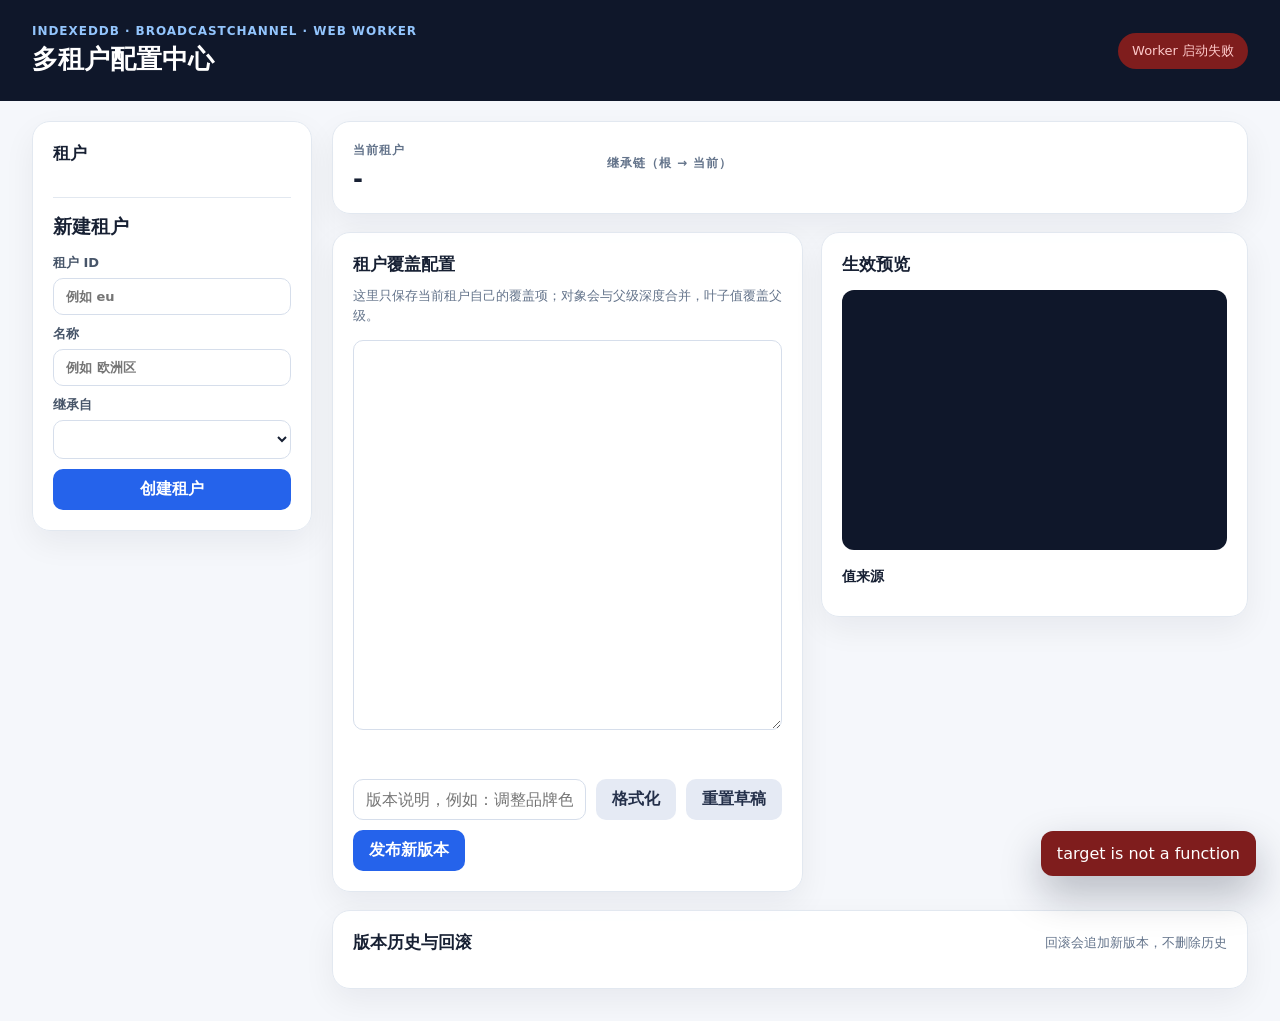
==== index.html @ edd74945 "codex: 生成代码" ====
<!doctype html>
<html lang="zh-CN">
  <head>
    <meta charset="utf-8">
    <meta name="viewport" content="width=device-width, initial-scale=1">
    <title>无后端多租户配置中心</title>
    <link rel="stylesheet" href="styles/app.css">
  </head>
  <body>
    <header class="topbar">
      <div>
        <p class="eyebrow">IndexedDB · BroadcastChannel · Web Worker</p>
        <h1>多租户配置中心</h1>
      </div>
      <div class="status" id="workerStatus">Worker 启动中…</div>
    </header>

    <main class="layout">
      <aside class="sidebar card">
        <div class="section-title">
          <h2>租户</h2>
          <span id="tenantCount"></span>
        </div>
        <div id="tenantList" class="tenant-list"></div>

        <form id="tenantForm" class="tenant-form">
          <h3>新建租户</h3>
          <label>
            租户 ID
            <input id="newTenantId" placeholder="例如 eu" required>
          </label>
          <label>
            名称
            <input id="newTenantName" placeholder="例如 欧洲区" required>
          </label>
          <label>
            继承自
            <select id="newTenantParent"></select>
          </label>
          <button type="submit">创建租户</button>
        </form>
      </aside>

      <section class="workspace">
        <div class="card chain-card">
          <div>
            <p class="eyebrow">当前租户</p>
            <h2 id="currentTenantName">-</h2>
          </div>
          <div>
            <p class="eyebrow">继承链（根 → 当前）</p>
            <div id="inheritanceChain" class="chain"></div>
          </div>
        </div>

        <div id="hotBanner" class="banner hidden"></div>

        <div class="grid">
          <section class="card editor-card">
            <div class="section-title">
              <h2>租户覆盖配置</h2>
              <span id="editorVersion"></span>
            </div>
            <p class="hint">这里只保存当前租户自己的覆盖项；对象会与父级深度合并，叶子值覆盖父级。</p>
            <textarea id="configEditor" spellcheck="false"></textarea>
            <div id="validation" class="validation"></div>
            <div class="toolbar">
              <input id="revisionMessage" placeholder="版本说明，例如：调整品牌色">
              <button id="formatButton" type="button" class="secondary">格式化</button>
              <button id="resetButton" type="button" class="secondary">重置草稿</button>
              <button id="saveButton" type="button">发布新版本</button>
            </div>
          </section>

          <section class="card effective-card">
            <div class="section-title">
              <h2>生效预览</h2>
              <span id="previewMode"></span>
            </div>
            <pre id="effectivePreview"></pre>
            <h3>值来源</h3>
            <div id="sourceTable" class="source-table"></div>
          </section>
        </div>

        <section id="conflictPanel" class="card conflict hidden">
          <div class="section-title">
            <h2>发布冲突</h2>
            <button id="dismissConflict" type="button" class="secondary">关闭</button>
          </div>
          <p class="hint">你基于旧版本修改，而其他标签页已经发布新版本。可载入远端、自动合并非冲突字段，或强制覆盖。</p>
          <div id="conflictList"></div>
          <div class="toolbar">
            <button id="loadRemoteButton" type="button" class="secondary">载入远端版本</button>
            <button id="mergeButton" type="button">自动合并</button>
            <button id="forceButton" type="button" class="danger">强制覆盖</button>
          </div>
        </section>

        <section class="card history-card">
          <div class="section-title">
            <h2>版本历史与回滚</h2>
            <span>回滚会追加新版本，不删除历史</span>
          </div>
          <div id="historyList" class="history-list"></div>
        </section>
      </section>
    </main>

    <div id="toast" class="toast hidden"></div>
    <script type="module" src="js/app.js"></script>
  </body>
</html>
---- styles/app.css ----
:root {
  color-scheme: light;
  font-family: Inter, ui-sans-serif, system-ui, -apple-system, BlinkMacSystemFont, "Segoe UI", sans-serif;
  background: #f5f7fb;
  color: #172033;
}

* { box-sizing: border-box; }

body {
  margin: 0;
  min-width: 1180px;
}

button, input, select, textarea {
  font: inherit;
}

button {
  border: 0;
  border-radius: 10px;
  padding: 10px 16px;
  background: #2563eb;
  color: white;
  cursor: pointer;
  font-weight: 650;
}

button:hover { filter: brightness(1.05); }
button:disabled { opacity: .5; cursor: not-allowed; }
button.secondary { background: #e5eaf4; color: #24304a; }
button.danger { background: #dc2626; }

input, select, textarea {
  width: 100%;
  border: 1px solid #d6deeb;
  border-radius: 10px;
  padding: 10px 12px;
  background: #fff;
  color: #172033;
}

textarea {
  min-height: 390px;
  resize: vertical;
  font-family: ui-monospace, SFMono-Regular, Menlo, Consolas, monospace;
  font-size: 13px;
  line-height: 1.55;
  tab-size: 2;
}

.topbar {
  display: flex;
  align-items: center;
  justify-content: space-between;
  padding: 24px 32px;
  background: #0f172a;
  color: white;
}

.topbar h1 {
  margin: 4px 0 0;
  font-size: 26px;
}

.eyebrow {
  margin: 0;
  color: #64748b;
  font-size: 12px;
  font-weight: 750;
  letter-spacing: .08em;
  text-transform: uppercase;
}

.topbar .eyebrow { color: #93c5fd; }

.status {
  padding: 9px 14px;
  border-radius: 999px;
  background: #1e293b;
  color: #bfdbfe;
  font-size: 13px;
}

.status.ok { background: #064e3b; color: #a7f3d0; }
.status.error { background: #7f1d1d; color: #fecaca; }

.layout {
  display: grid;
  grid-template-columns: 280px minmax(0, 1fr);
  gap: 20px;
  padding: 20px 32px 32px;
}

.card {
  border: 1px solid #e2e8f0;
  border-radius: 18px;
  background: rgba(255, 255, 255, .96);
  box-shadow: 0 12px 32px rgba(15, 23, 42, .06);
  padding: 20px;
}

.sidebar {
  align-self: start;
  position: sticky;
  top: 16px;
}

.section-title {
  display: flex;
  align-items: center;
  justify-content: space-between;
  gap: 12px;
  margin-bottom: 14px;
}

.section-title h2, .section-title h3 {
  margin: 0;
  font-size: 17px;
}

.section-title span, .hint {
  color: #64748b;
  font-size: 13px;
}

.hint { margin: -4px 0 14px; line-height: 1.55; }

.tenant-list {
  display: grid;
  gap: 8px;
  margin-bottom: 18px;
}

.tenant-item {
  display: block;
  width: 100%;
  text-align: left;
  padding: 12px;
  border: 1px solid #e2e8f0;
  border-radius: 12px;
  background: white;
  color: #172033;
}

.tenant-item.active {
  border-color: #2563eb;
  box-shadow: 0 0 0 3px rgba(37, 99, 235, .12);
}

.tenant-item strong, .tenant-item small {
  display: block;
}

.tenant-item small {
  margin-top: 4px;
  color: #64748b;
}

.tenant-form {
  display: grid;
  gap: 10px;
  border-top: 1px solid #e2e8f0;
  padding-top: 16px;
}

.tenant-form h3 { margin: 0 0 4px; }

.tenant-form label {
  display: grid;
  gap: 6px;
  color: #475569;
  font-size: 13px;
  font-weight: 650;
}

.workspace {
  display: grid;
  gap: 18px;
}

.chain-card {
  display: grid;
  grid-template-columns: 230px 1fr;
  gap: 24px;
  align-items: center;
}

.chain-card h2 { margin: 6px 0 0; }

.chain {
  display: flex;
  flex-wrap: wrap;
  gap: 8px;
  margin-top: 8px;
}

.chain span {
  padding: 6px 10px;
  border-radius: 999px;
  background: #eff6ff;
  color: #1d4ed8;
  font-size: 13px;
  font-weight: 650;
}

.grid {
  display: grid;
  grid-template-columns: minmax(0, 1.05fr) minmax(0, .95fr);
  gap: 18px;
  align-items: start;
}

.toolbar {
  display: flex;
  flex-wrap: wrap;
  gap: 10px;
  align-items: center;
  margin-top: 14px;
}

.toolbar input { flex: 1 1 220px; }
.toolbar button { flex: 0 0 auto; }

.validation {
  min-height: 22px;
  margin-top: 9px;
  font-size: 13px;
}

.validation.ok { color: #047857; }
.validation.error { color: #b91c1c; }

.effective-card pre {
  min-height: 260px;
  max-height: 450px;
  overflow: auto;
  margin: 0 0 18px;
  padding: 14px;
  border-radius: 12px;
  background: #0f172a;
  color: #dbeafe;
  font-size: 12px;
  line-height: 1.55;
}

.effective-card h3 {
  margin: 0 0 10px;
  font-size: 14px;
}

.source-table {
  display: grid;
  gap: 8px;
  max-height: 240px;
  overflow: auto;
}

.source-row {
  display: grid;
  grid-template-columns: minmax(130px, .9fr) 100px minmax(120px, 1fr);
  gap: 8px;
  padding: 8px 10px;
  border-radius: 10px;
  background: #f8fafc;
  font-size: 12px;
}

.source-row.header {
  background: #e2e8f0;
  font-weight: 750;
}

.source-row code, .history-list code {
  overflow-wrap: anywhere;
}

.banner {
  border: 1px solid #fde68a;
  border-radius: 14px;
  padding: 12px 14px;
  background: #fffbeb;
  color: #92400e;
  font-size: 14px;
}

.conflict {
  border-color: #fecaca;
  background: #fff7f7;
}

#conflictList {
  display: grid;
  gap: 10px;
  margin-bottom: 12px;
}

.conflict-item {
  padding: 12px;
  border-radius: 12px;
  background: white;
  border: 1px solid #fecaca;
  font-size: 13px;
}

.conflict-item dl {
  display: grid;
  grid-template-columns: 90px 1fr;
  gap: 6px 12px;
  margin: 8px 0 0;
}

.conflict-item dt { font-weight: 750; }
.conflict-item dd {
  min-width: 0;
  margin: 0;
  overflow-wrap: anywhere;
}

.history-list {
  display: grid;
  gap: 10px;
}

.history-row {
  display: grid;
  grid-template-columns: 70px minmax(0, 1fr) auto;
  gap: 12px;
  align-items: center;
  padding: 12px;
  border: 1px solid #e2e8f0;
  border-radius: 12px;
}

.version {
  display: inline-flex;
  align-items: center;
  justify-content: center;
  width: 48px;
  height: 32px;
  border-radius: 999px;
  background: #dbeafe;
  color: #1d4ed8;
  font-weight: 750;
}

.history-meta {
  font-size: 13px;
  color: #64748b;
  margin-top: 4px;
}

.toast {
  position: fixed;
  right: 24px;
  bottom: 24px;
  max-width: 420px;
  padding: 13px 16px;
  border-radius: 12px;
  background: #0f172a;
  color: white;
  box-shadow: 0 18px 40px rgba(15, 23, 42, .28);
  z-index: 10;
}

.hidden { display: none !important; }
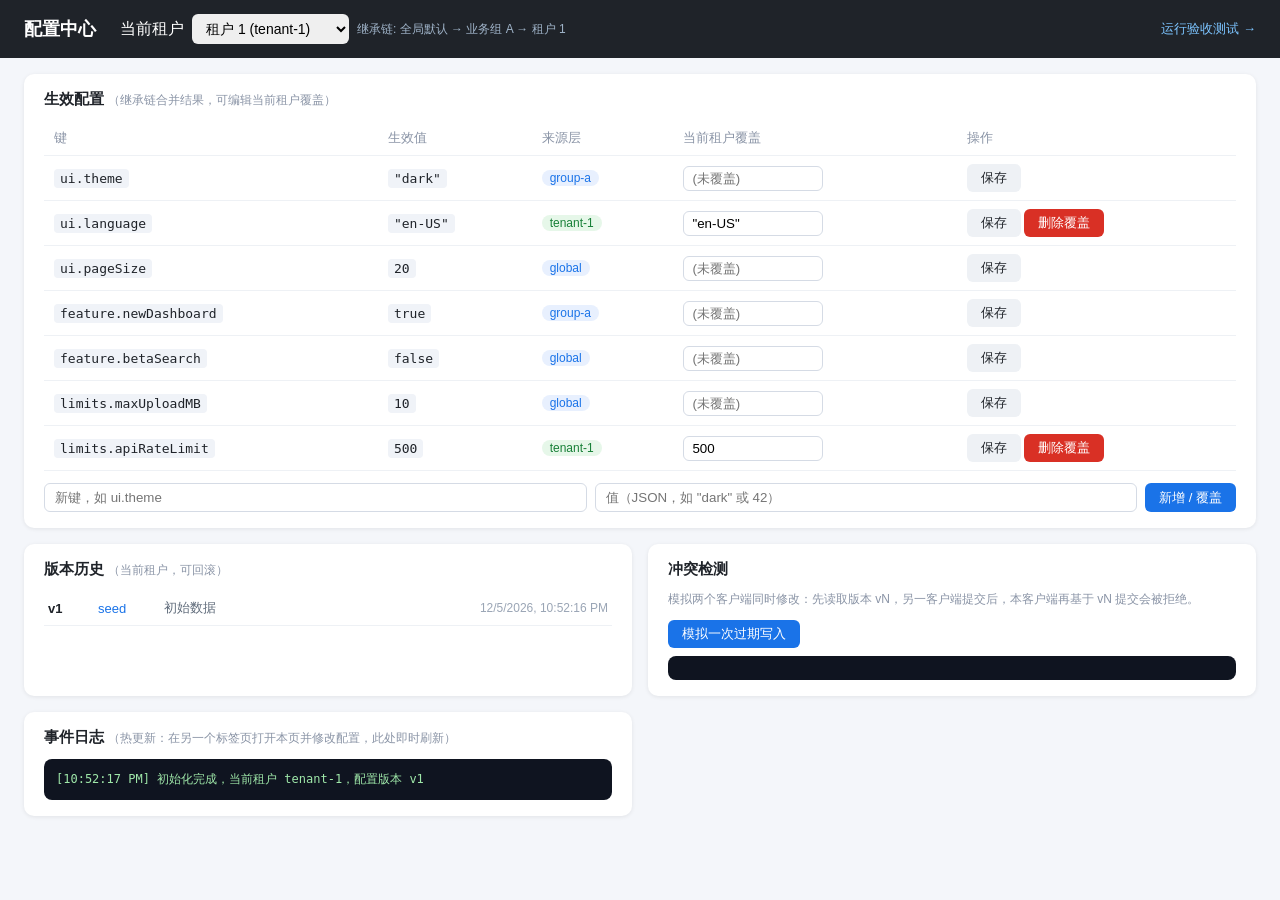
==== commit e63a9e1b: "codex: 生成代码" ====
--- a/index.html
+++ b/index.html
@@ -1,113 +1,56 @@
-<!doctype html>
+<!DOCTYPE html>
 <html lang="zh-CN">
-  <head>
-    <meta charset="utf-8">
-    <meta name="viewport" content="width=device-width, initial-scale=1">
-    <title>无后端多租户配置中心</title>
-    <link rel="stylesheet" href="styles/app.css">
-  </head>
-  <body>
-    <header class="topbar">
-      <div>
-        <p class="eyebrow">IndexedDB · BroadcastChannel · Web Worker</p>
-        <h1>多租户配置中心</h1>
+<head>
+  <meta charset="UTF-8" />
+  <meta name="viewport" content="width=device-width, initial-scale=1.0" />
+  <title>配置中心 · 多租户</title>
+  <link rel="stylesheet" href="css/style.css" />
+</head>
+<body>
+  <header>
+    <h1>配置中心</h1>
+    <div class="tenant-bar">
+      <label>当前租户</label>
+      <select id="tenantSelect"></select>
+      <span id="chainBadge" class="chain-badge"></span>
+    </div>
+    <a class="test-link" href="test.html" target="_blank">运行验收测试 →</a>
+  </header>
+
+  <main>
+    <section class="panel">
+      <h2>生效配置 <span class="hint">（继承链合并结果，可编辑当前租户覆盖）</span></h2>
+      <table id="configTable">
+        <thead>
+          <tr><th>键</th><th>生效值</th><th>来源层</th><th>当前租户覆盖</th><th>操作</th></tr>
+        </thead>
+        <tbody></tbody>
+      </table>
+      <div class="add-row">
+        <input id="newKey" placeholder="新键，如 ui.theme" />
+        <input id="newValue" placeholder='值（JSON，如 "dark" 或 42）' />
+        <button id="addBtn">新增 / 覆盖</button>
       </div>
-      <div class="status" id="workerStatus">Worker 启动中…</div>
-    </header>
+    </section>
 
-    <main class="layout">
-      <aside class="sidebar card">
-        <div class="section-title">
-          <h2>租户</h2>
-          <span id="tenantCount"></span>
-        </div>
-        <div id="tenantList" class="tenant-list"></div>
+    <section class="panel">
+      <h2>版本历史 <span class="hint">（当前租户，可回滚）</span></h2>
+      <ul id="historyList" class="history"></ul>
+    </section>
 
-        <form id="tenantForm" class="tenant-form">
-          <h3>新建租户</h3>
-          <label>
-            租户 ID
-            <input id="newTenantId" placeholder="例如 eu" required>
-          </label>
-          <label>
-            名称
-            <input id="newTenantName" placeholder="例如 欧洲区" required>
-          </label>
-          <label>
-            继承自
-            <select id="newTenantParent"></select>
-          </label>
-          <button type="submit">创建租户</button>
-        </form>
-      </aside>
+    <section class="panel">
+      <h2>冲突检测</h2>
+      <p class="hint">模拟两个客户端同时修改：先读取版本 vN，另一客户端提交后，本客户端再基于 vN 提交会被拒绝。</p>
+      <button id="conflictBtn">模拟一次过期写入</button>
+      <pre id="conflictOut" class="log"></pre>
+    </section>
 
-      <section class="workspace">
-        <div class="card chain-card">
-          <div>
-            <p class="eyebrow">当前租户</p>
-            <h2 id="currentTenantName">-</h2>
-          </div>
-          <div>
-            <p class="eyebrow">继承链（根 → 当前）</p>
-            <div id="inheritanceChain" class="chain"></div>
-          </div>
-        </div>
+    <section class="panel">
+      <h2>事件日志 <span class="hint">（热更新：在另一个标签页打开本页并修改配置，此处即时刷新）</span></h2>
+      <pre id="eventLog" class="log"></pre>
+    </section>
+  </main>
 
-        <div id="hotBanner" class="banner hidden"></div>
-
-        <div class="grid">
-          <section class="card editor-card">
-            <div class="section-title">
-              <h2>租户覆盖配置</h2>
-              <span id="editorVersion"></span>
-            </div>
-            <p class="hint">这里只保存当前租户自己的覆盖项；对象会与父级深度合并，叶子值覆盖父级。</p>
-            <textarea id="configEditor" spellcheck="false"></textarea>
-            <div id="validation" class="validation"></div>
-            <div class="toolbar">
-              <input id="revisionMessage" placeholder="版本说明，例如：调整品牌色">
-              <button id="formatButton" type="button" class="secondary">格式化</button>
-              <button id="resetButton" type="button" class="secondary">重置草稿</button>
-              <button id="saveButton" type="button">发布新版本</button>
-            </div>
-          </section>
-
-          <section class="card effective-card">
-            <div class="section-title">
-              <h2>生效预览</h2>
-              <span id="previewMode"></span>
-            </div>
-            <pre id="effectivePreview"></pre>
-            <h3>值来源</h3>
-            <div id="sourceTable" class="source-table"></div>
-          </section>
-        </div>
-
-        <section id="conflictPanel" class="card conflict hidden">
-          <div class="section-title">
-            <h2>发布冲突</h2>
-            <button id="dismissConflict" type="button" class="secondary">关闭</button>
-          </div>
-          <p class="hint">你基于旧版本修改，而其他标签页已经发布新版本。可载入远端、自动合并非冲突字段，或强制覆盖。</p>
-          <div id="conflictList"></div>
-          <div class="toolbar">
-            <button id="loadRemoteButton" type="button" class="secondary">载入远端版本</button>
-            <button id="mergeButton" type="button">自动合并</button>
-            <button id="forceButton" type="button" class="danger">强制覆盖</button>
-          </div>
-        </section>
-
-        <section class="card history-card">
-          <div class="section-title">
-            <h2>版本历史与回滚</h2>
-            <span>回滚会追加新版本，不删除历史</span>
-          </div>
-          <div id="historyList" class="history-list"></div>
-        </section>
-      </section>
-    </main>
-
-    <div id="toast" class="toast hidden"></div>
-    <script type="module" src="js/app.js"></script>
-  </body>
+  <script type="module" src="js/app.js"></script>
+</body>
 </html>
--- a/css/style.css
+++ b/css/style.css
@@ -0,0 +1,92 @@
+* { box-sizing: border-box; }
+body {
+  margin: 0;
+  font-family: -apple-system, "Segoe UI", "PingFang SC", "Microsoft YaHei", sans-serif;
+  background: #f4f6fa;
+  color: #1f2329;
+}
+header {
+  display: flex;
+  align-items: center;
+  gap: 24px;
+  padding: 14px 24px;
+  background: #1f2329;
+  color: #fff;
+}
+header h1 { font-size: 18px; margin: 0; }
+.tenant-bar { display: flex; align-items: center; gap: 8px; }
+.tenant-bar select {
+  padding: 6px 10px;
+  border-radius: 6px;
+  border: none;
+  font-size: 14px;
+}
+.chain-badge { font-size: 12px; color: #9fb3c8; }
+.test-link { margin-left: auto; color: #7cc4ff; font-size: 13px; text-decoration: none; }
+main {
+  display: grid;
+  grid-template-columns: 1fr 1fr;
+  gap: 16px;
+  padding: 16px 24px;
+}
+.panel {
+  background: #fff;
+  border-radius: 10px;
+  padding: 16px 20px;
+  box-shadow: 0 1px 4px rgba(0,0,0,.08);
+}
+.panel:first-child { grid-column: 1 / -1; }
+h2 { font-size: 15px; margin: 0 0 12px; }
+.hint { font-size: 12px; color: #8a94a6; font-weight: normal; }
+table { width: 100%; border-collapse: collapse; font-size: 13px; }
+th, td { text-align: left; padding: 8px 10px; border-bottom: 1px solid #eef1f5; }
+th { color: #8a94a6; font-weight: 500; }
+td code { background: #f0f3f8; padding: 2px 6px; border-radius: 4px; }
+.src-badge {
+  display: inline-block;
+  padding: 1px 8px;
+  border-radius: 10px;
+  font-size: 12px;
+  background: #e8f0fe;
+  color: #1a73e8;
+}
+.src-badge.self { background: #e6f7e9; color: #188038; }
+.row-input { width: 140px; padding: 4px 8px; border: 1px solid #d5dbe5; border-radius: 6px; }
+button {
+  padding: 5px 14px;
+  border: none;
+  border-radius: 6px;
+  background: #1a73e8;
+  color: #fff;
+  font-size: 13px;
+  cursor: pointer;
+}
+button.ghost { background: #eef1f5; color: #1f2329; }
+button.danger { background: #d93025; }
+.add-row { display: flex; gap: 8px; margin-top: 12px; }
+.add-row input { flex: 1; padding: 6px 10px; border: 1px solid #d5dbe5; border-radius: 6px; }
+.history { list-style: none; margin: 0; padding: 0; max-height: 320px; overflow: auto; font-size: 13px; }
+.history li {
+  display: flex;
+  align-items: center;
+  gap: 10px;
+  padding: 8px 4px;
+  border-bottom: 1px solid #eef1f5;
+}
+.history .v { font-weight: 600; min-width: 40px; }
+.history .op { color: #1a73e8; min-width: 56px; }
+.history .note { flex: 1; color: #5f6b7a; }
+.history .time { color: #9aa5b5; font-size: 12px; }
+.log {
+  background: #0f1420;
+  color: #9fe8a9;
+  padding: 12px;
+  border-radius: 8px;
+  font-size: 12px;
+  max-height: 220px;
+  overflow: auto;
+  white-space: pre-wrap;
+  margin: 8px 0 0;
+}
+.flash { animation: flash 1s; }
+@keyframes flash { 0% { background: #fff8d6; } 100% { background: transparent; } }
